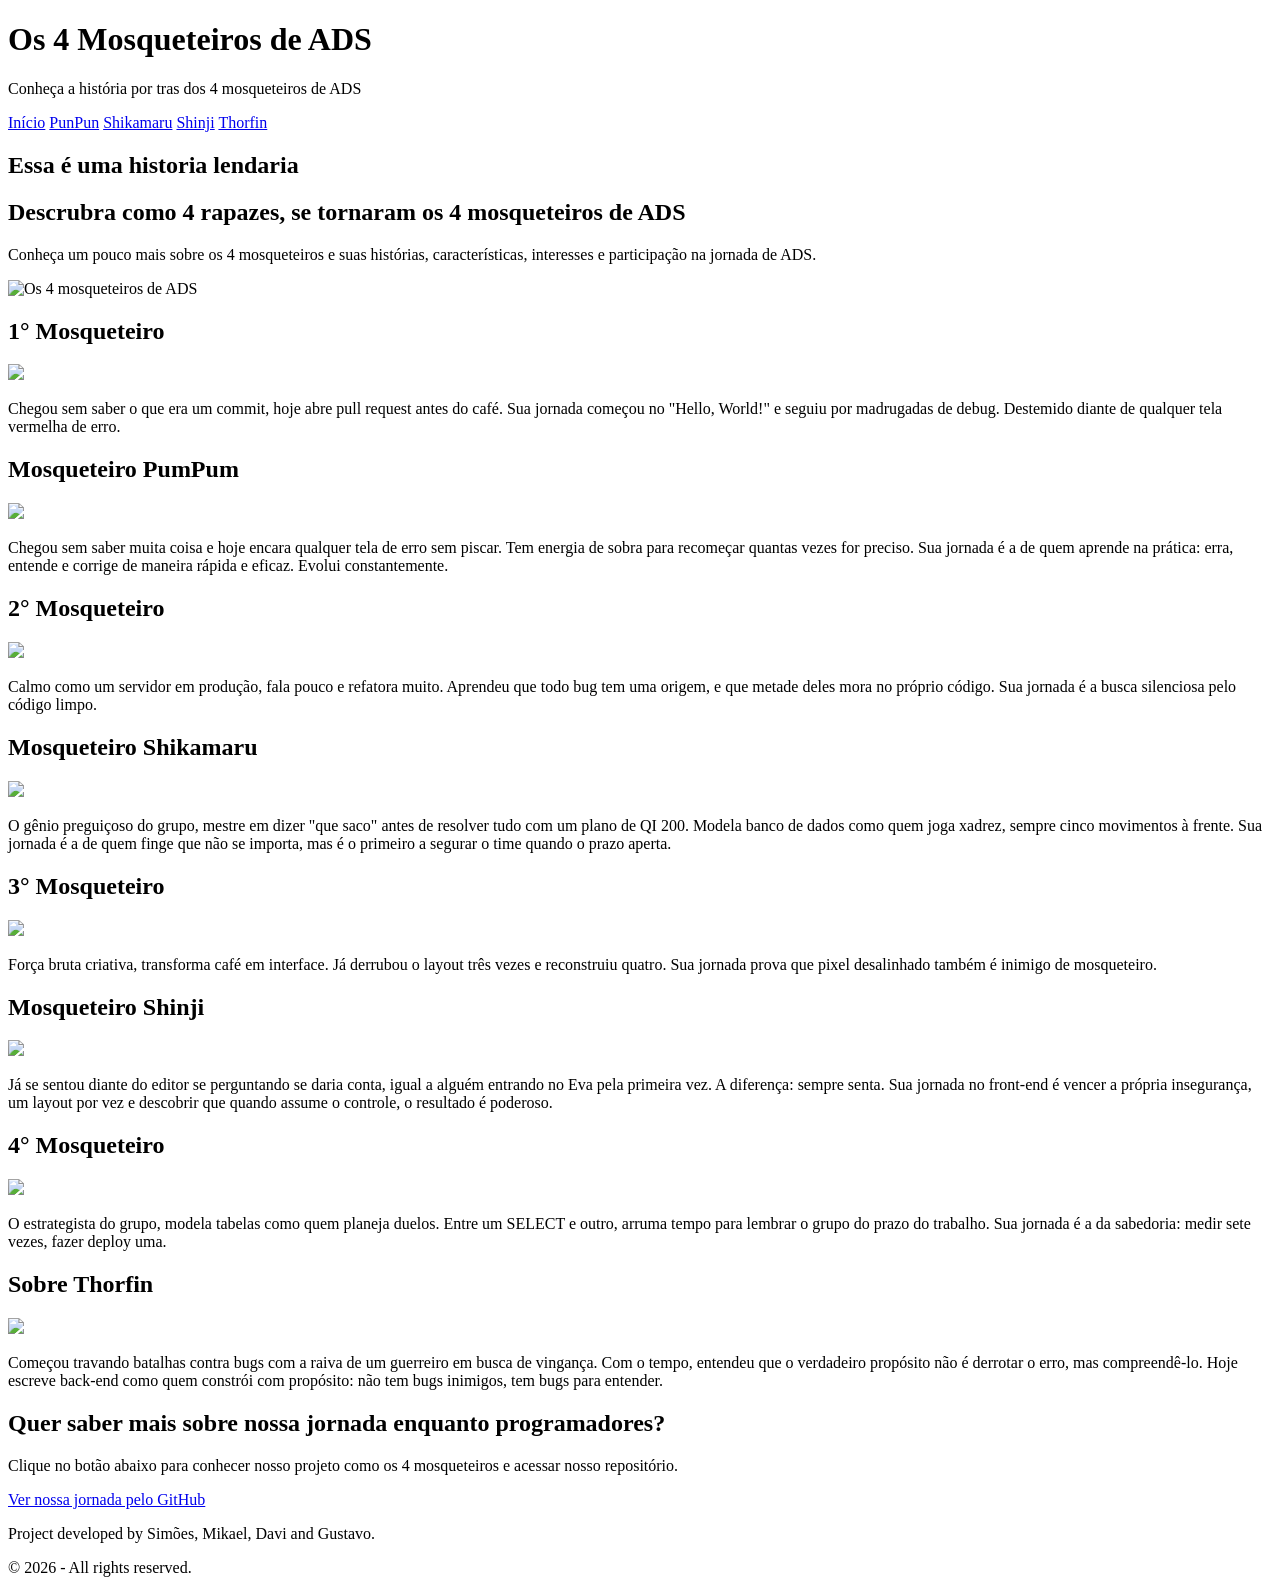
==== index.html @ 8095d567 "Projeto final de Sexta" ====
<!DOCTYPE html>

<html lang="pt-BR">

<head>

    <meta charset="UTF-8">

    <meta name="viewport" content="width=device-width, initial-scale=1.0">

    <title>Os 4 Mosqueteiros</title>

    <!-- Ligação com o arquivo CSS -->
    <link rel="stylesheet" href="css/style.css">

</head>

<body>

    <!-- CABEÇALHO -->
    <header class="main-header">

        <div class="logo">

            <h1>Os 4 Mosqueteiros de ADS</h1>

            <p>Conheça a história por tras dos 4 mosqueteiros de ADS</p>

        </div>

        <!-- MENU DE NAVEGAÇÃO -->
        <nav class="nav-menu">

            <a href="#hero">Início</a>

            <a href="#about-simoes">PunPun</a>

            <a href="#about-mikael">Shikamaru</a>

            <a href="#about-davi">Shinji</a>

            <a href="#about-gustavo">Thorfin</a>

        </nav>

    </header>


    <!-- SEÇÃO PRINCIPAL / HERO -->
    <section id="hero" class="hero-section">

        <div class="hero-content">

            <h1>Essa é uma historia lendaria</h1>

            <h2>Descrubra como 4 rapazes, se tornaram os 4 mosqueteiros de ADS</h2>

            <p>
                Conheça um pouco mais sobre os 4 mosqueteiros e suas histórias,
                características, interesses e participação na jornada de ADS.
            </p>
        <img src="img/4mosqueteiros.png" alt="Os 4 mosqueteiros de ADS">   
            <!-- Imagem do projeto -->

        </div>

    </section>


    <!-- SEÇÃO SOBRE SIMÕES -->
    <section id="about-simoes" class="content-section">

        <h2>1° Mosqueteiro</h2>

        <img src="img/punpun.png">

        <p>
            Chegou sem saber o que era um commit, hoje abre pull request antes do café. 
            Sua jornada começou no "Hello, World!" e seguiu por madrugadas de debug. 
            Destemido diante de qualquer tela vermelha de erro.
        </p>
        

    </section>


    <!-- SEÇÃO EXTRA SOBRE SIMÕES -->
    <section id="more-simoes" class="content-section">

        <h2>Mosqueteiro PumPum</h2>

        <img src="img/punpun2.png">

        <p>
            Chegou sem saber muita coisa e hoje encara qualquer tela de erro sem piscar. 
            Tem energia de sobra para recomeçar quantas vezes for preciso. 
            Sua jornada é a de quem aprende na prática: erra, entende e corrige de maneira rápida e eficaz. 
            Evolui constantemente.
        </p>


    </section>


    <!-- SEÇÃO SOBRE MIKAEL -->
    <section id="about-mikael" class="content-section">

        <h2>2° Mosqueteiro</h2>

        <img src="img/shikamaru.png">

        <p>
            Calmo como um servidor em produção, fala pouco e refatora muito. 
            Aprendeu que todo bug tem uma origem, e que metade deles mora no próprio código. 
            Sua jornada é a busca silenciosa pelo código limpo.
        </p>

    </section>


    <!-- SEÇÃO EXTRA SOBRE MIKAEL -->
    <section id="more-mikael" class="content-section">

        <h2>Mosqueteiro Shikamaru</h2>

        <img src="img/shikamaru2.png">

        <p>
            O gênio preguiçoso do grupo, mestre em dizer "que saco" antes de resolver tudo com um plano de QI 200. 
            Modela banco de dados como quem joga xadrez, sempre cinco movimentos à frente. 
            Sua jornada é a de quem finge que não se importa, mas é o primeiro a segurar o time quando o prazo aperta.
        </p>

    </section>


    <!-- SEÇÃO SOBRE DAVI -->
    <section id="about-davi" class="content-section">

        <h2>3° Mosqueteiro</h2>

        <img src="img/shinji.png">

        <p>
            Força bruta criativa, transforma café em interface. 
            Já derrubou o layout três vezes e reconstruiu quatro. 
            Sua jornada prova que pixel desalinhado também é inimigo de mosqueteiro.
        </p>

    </section>


    <!-- SEÇÃO EXTRA SOBRE DAVI -->
    <section id="more-davi" class="content-section">

        <h2>Mosqueteiro Shinji</h2>

        <img src="img/shinji2.png">

        <p>
            Já se sentou diante do editor se perguntando se daria conta, igual a alguém entrando no Eva pela primeira vez. 
            A diferença: sempre senta. 
            Sua jornada no front-end é vencer a própria insegurança, um layout por vez e descobrir que quando assume o controle, o resultado é poderoso.
        </p>

    </section>


    <!-- SEÇÃO SOBRE GUSTAVO -->
    <section id="about-gustavo" class="content-section">

        <h2>4° Mosqueteiro</h2>

        <img src="img/thorfin.png">

        <p>
            O estrategista do grupo, modela tabelas como quem planeja duelos. 
            Entre um SELECT e outro, arruma tempo para lembrar o grupo do prazo do trabalho. 
            Sua jornada é a da sabedoria: medir sete vezes, fazer deploy uma.
        </p>

    </section>


    <!-- SEÇÃO EXTRA SOBRE GUSTAVO -->
    <section id="more-gustavo" class="content-section">

        <h2>Sobre Thorfin</h2>

        <img src="img/thorfin2.png">

        <p>
            Começou travando batalhas contra bugs com a raiva de um guerreiro em busca de vingança. 
            Com o tempo, entendeu que o verdadeiro propósito não é derrotar o erro, mas compreendê-lo.
            Hoje escreve back-end como quem constrói com propósito: não tem bugs inimigos, tem bugs para entender.
        </p>

    </section>


    <!-- SEÇÃO DE AÇÃO -->
    <section id="action-section" class="content-section">

        <h2>Quer saber mais sobre nossa jornada enquanto programadores?</h2>

        <p>
            Clique no botão abaixo para conhecer nosso projeto como os 4 mosqueteiros
            e acessar nosso repositório.
        </p>

        <!-- Troque o endereço pelo GitHub do grupo -->
        <a
            href="https://github.com/Gusimoesmuniz/projeto-final-de-sexta"
            class="btn-action"
            target="_blank"
        >
            Ver nossa jornada pelo GitHub 
        </a>

    </section>


    <!-- RODAPÉ -->
    <footer class="main-footer">

        <p>
            Project developed by Simões, Mikael, Davi and Gustavo.
        </p>

        <p>
            &copy; 2026 - All rights reserved.
        </p>

    </footer>

</body>

</html>
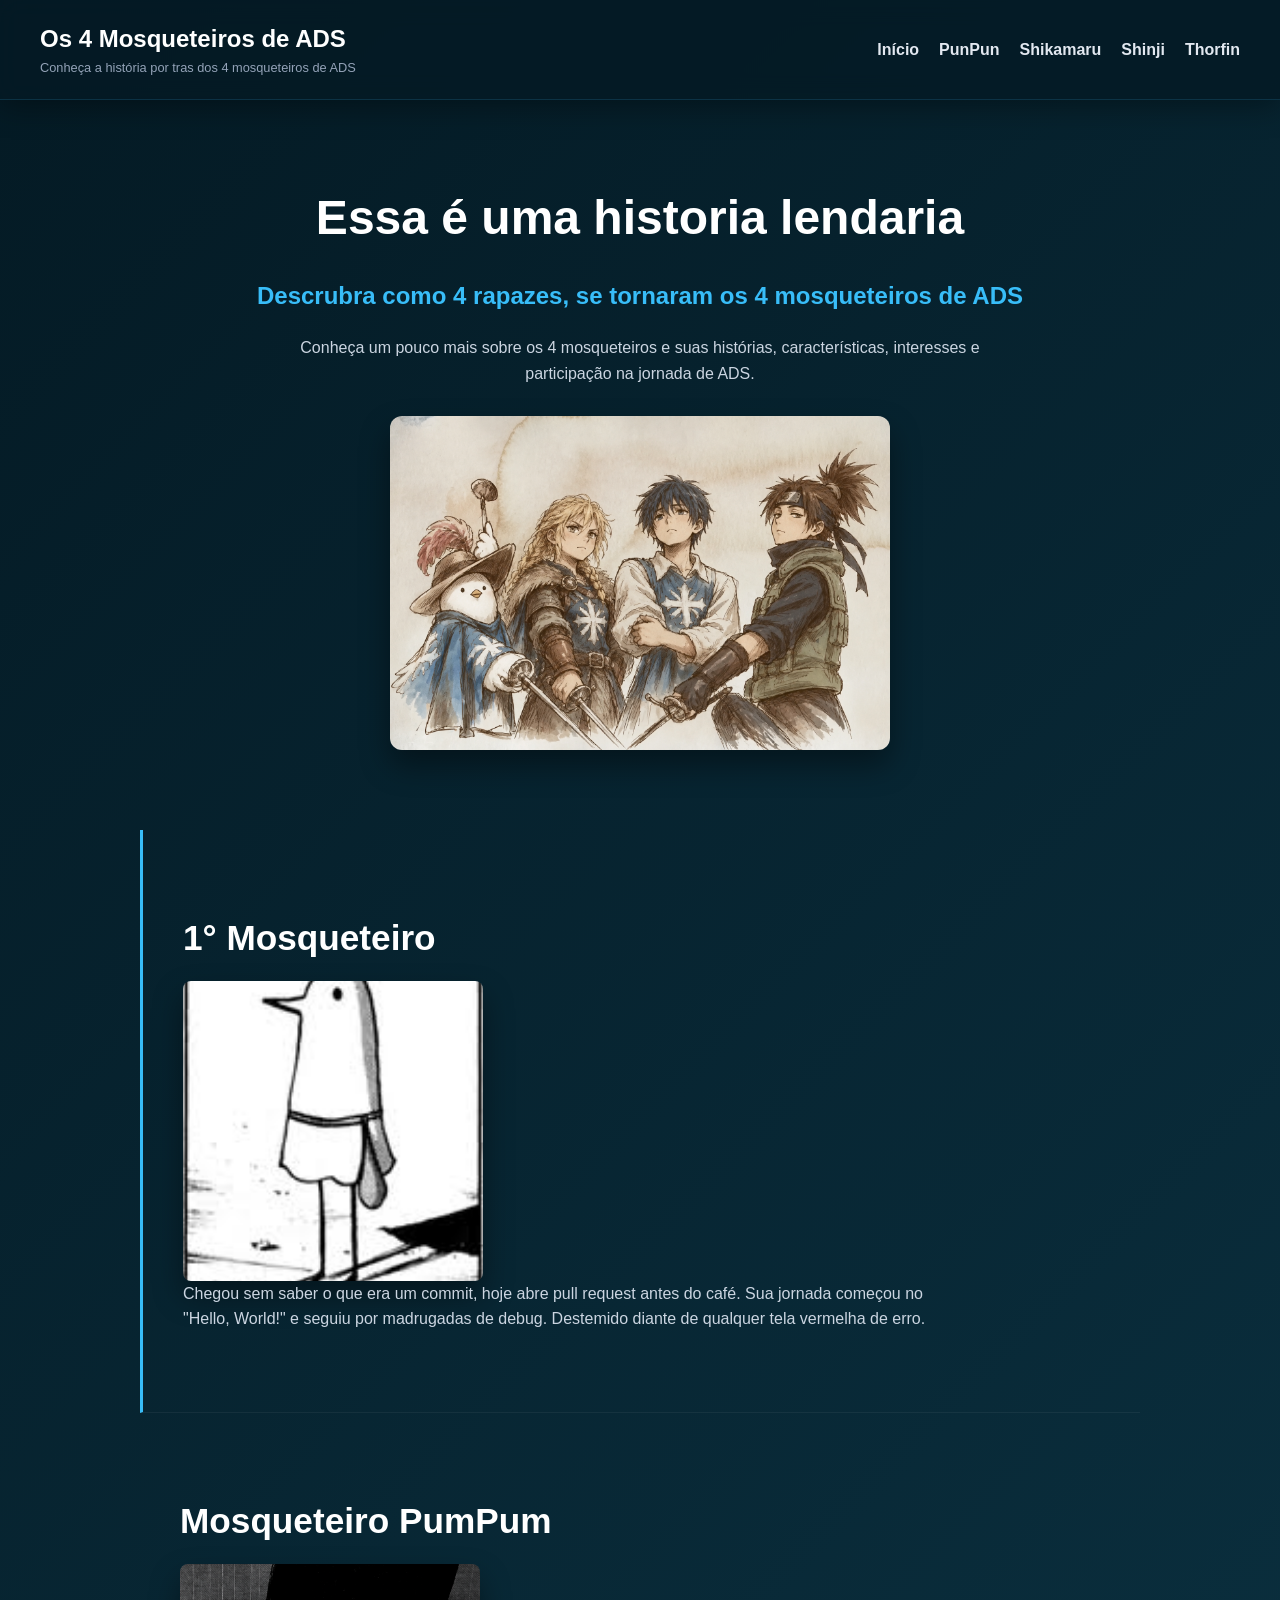
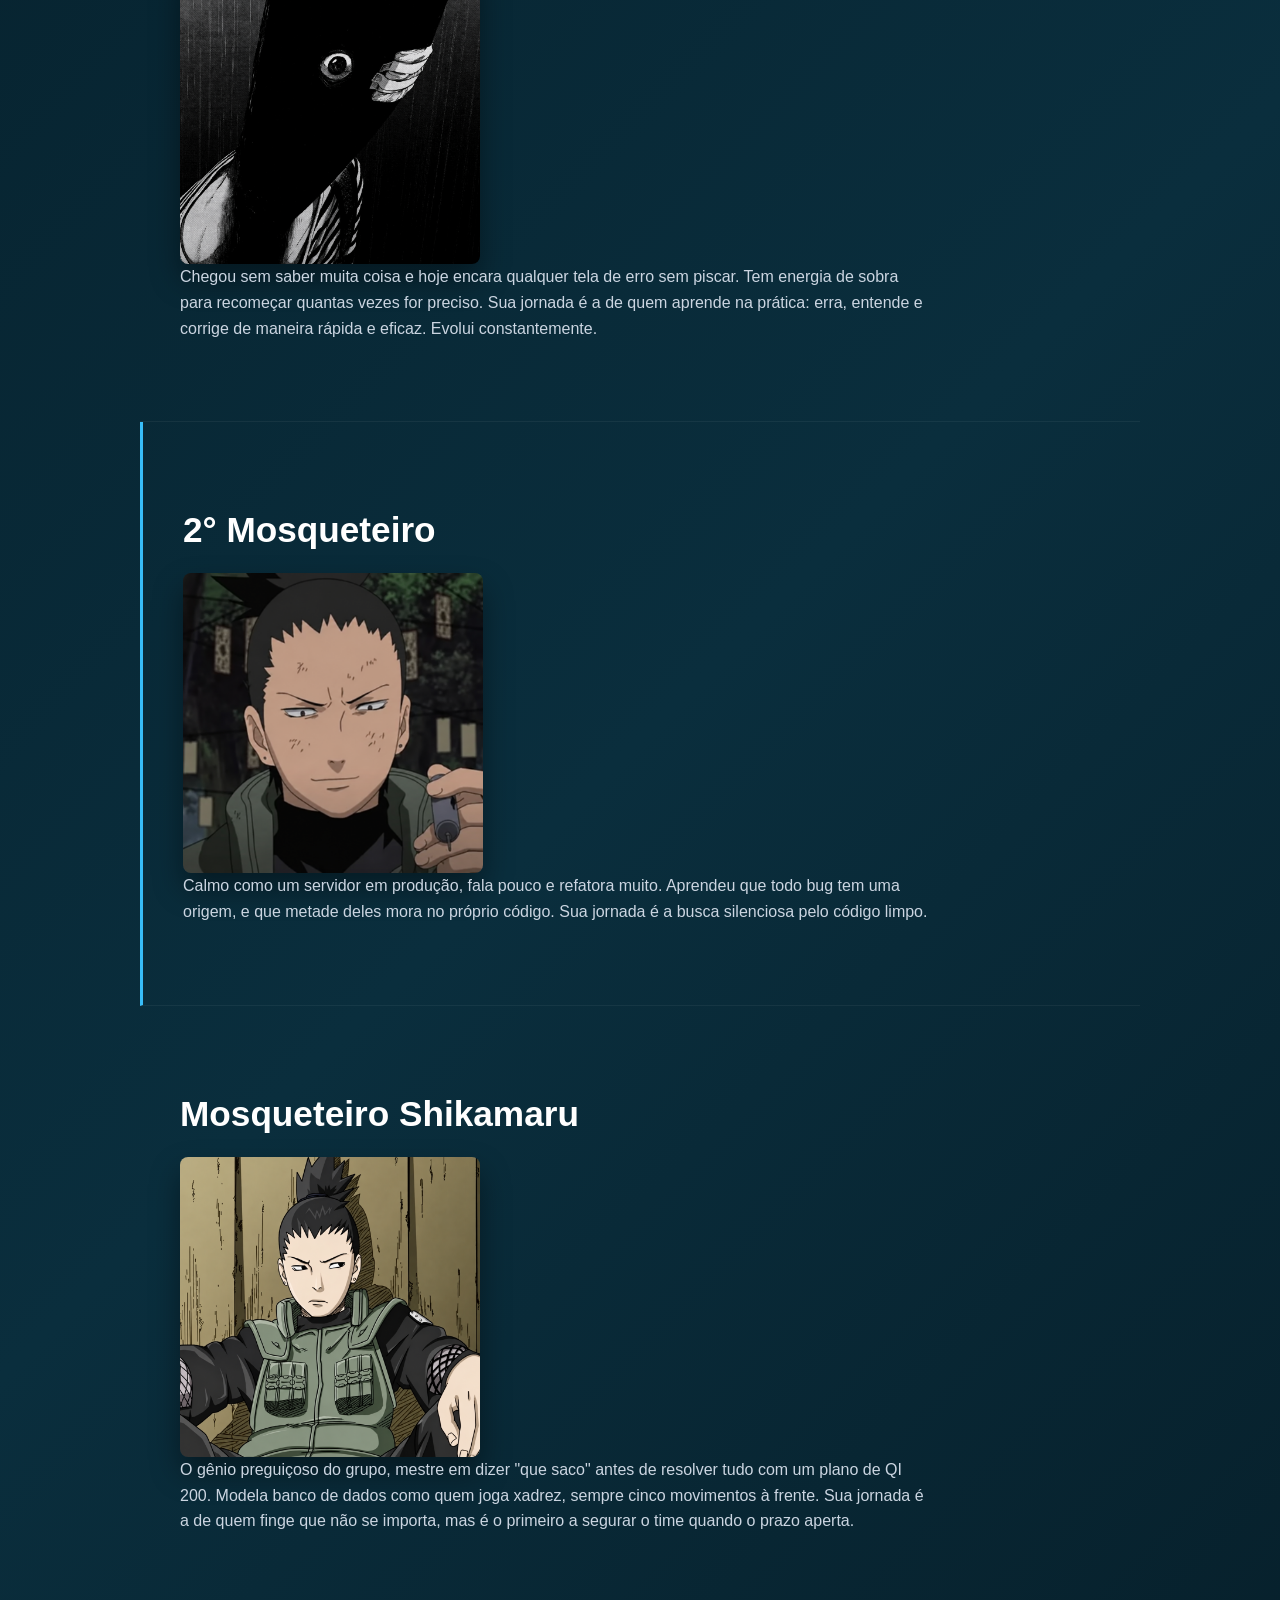
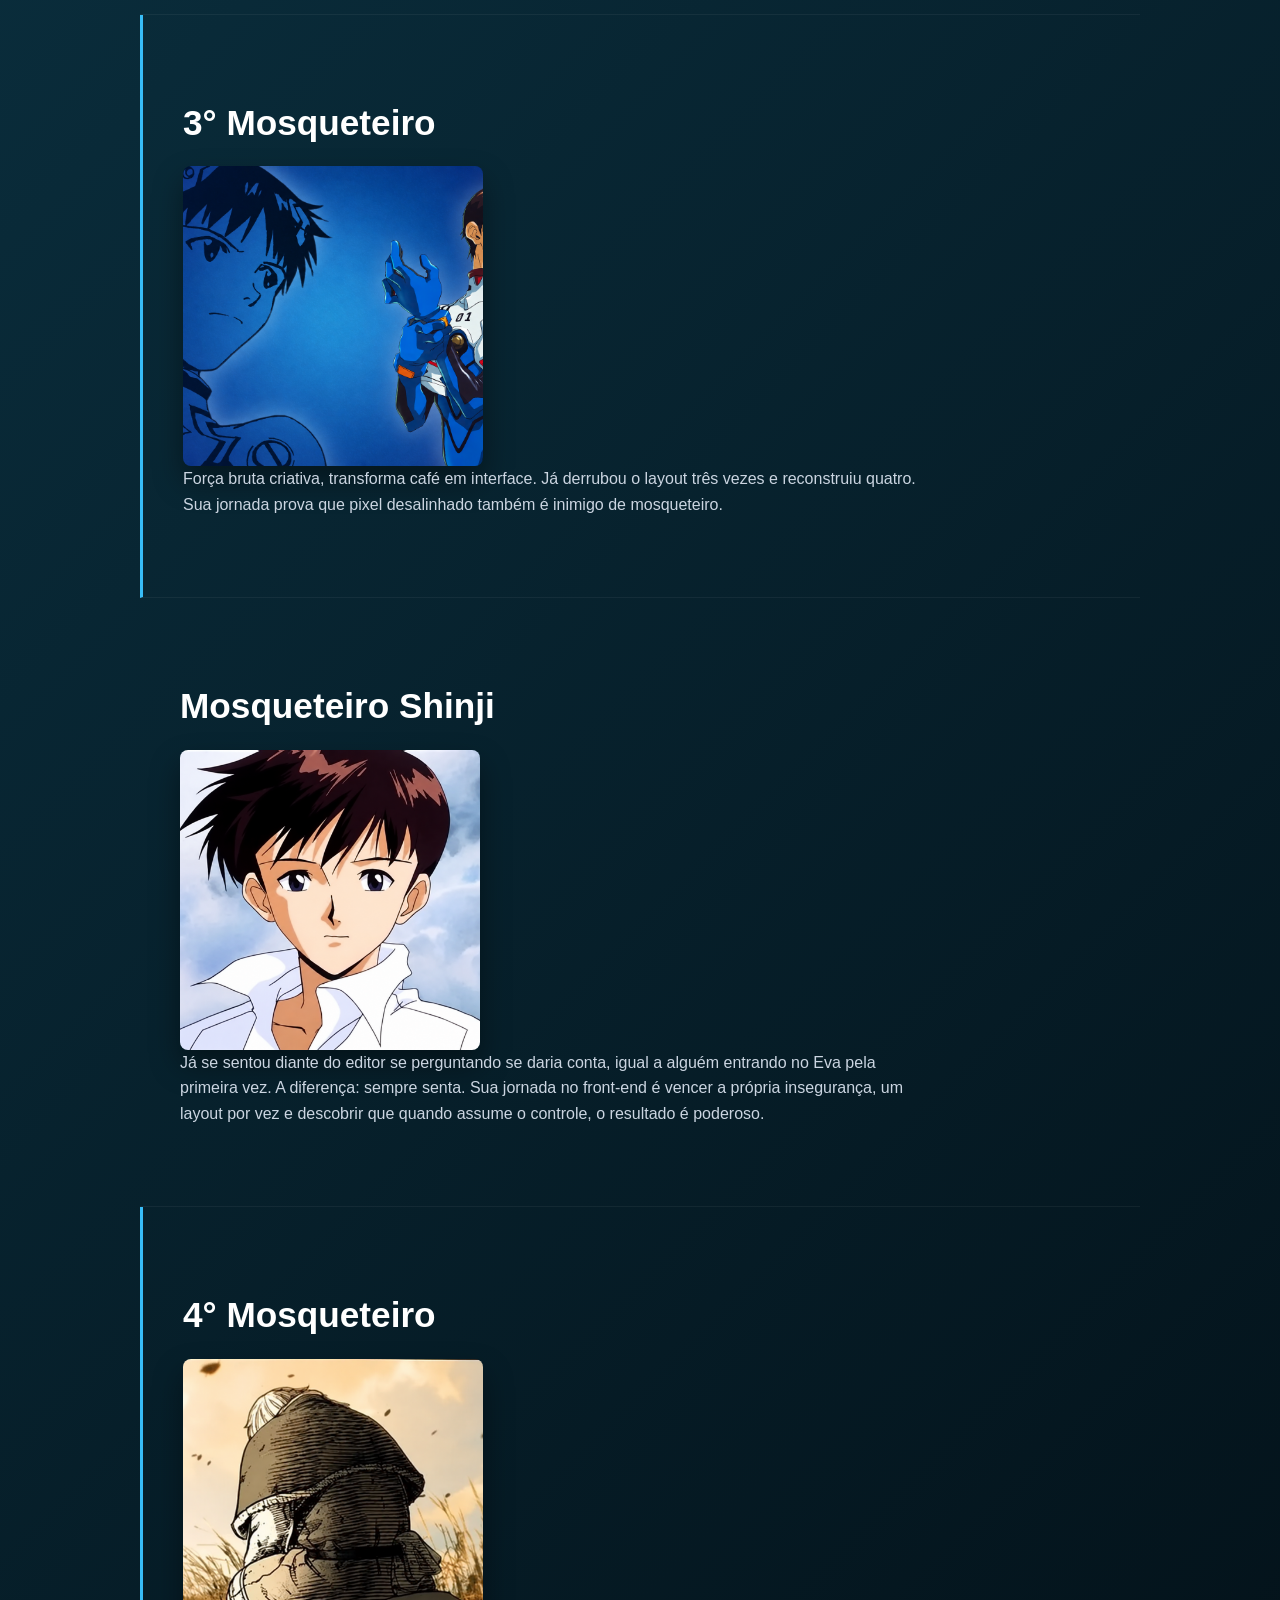
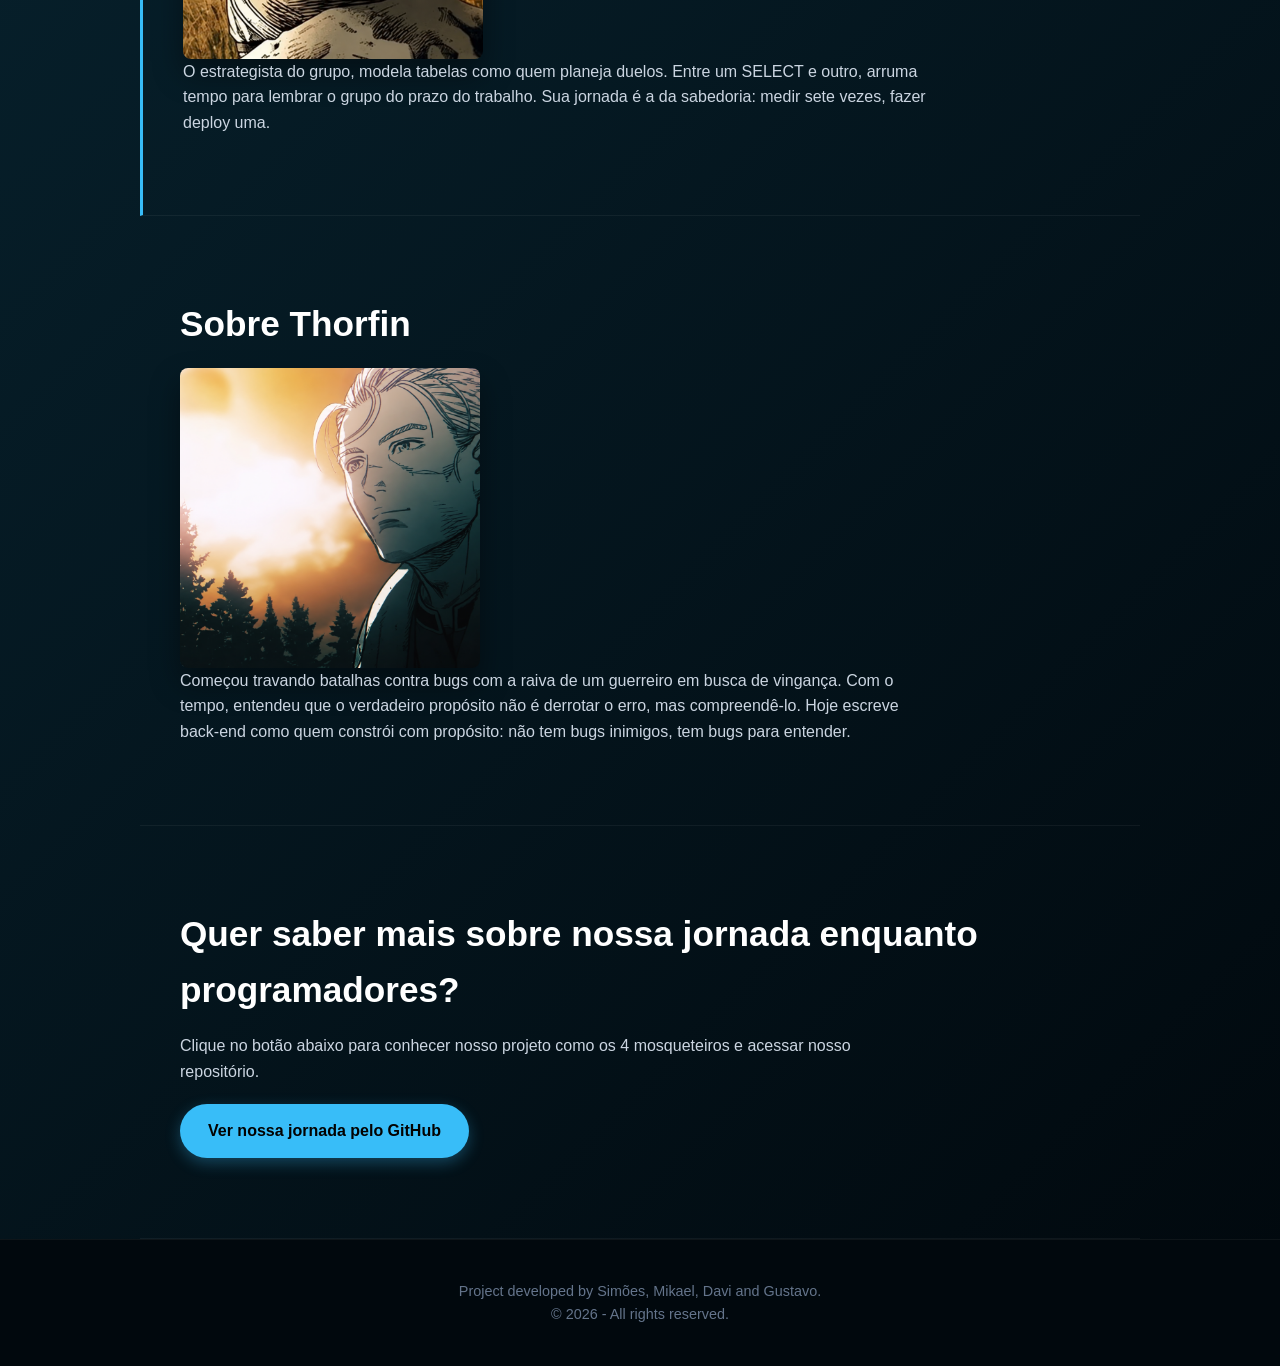
==== commit 26787c51: "Fix HTML structure and update image paths" ====
--- a/index.html
+++ b/index.html
@@ -11,7 +11,7 @@
     <title>Os 4 Mosqueteiros</title>
 
     <!-- Ligação com o arquivo CSS -->
-    <link rel="stylesheet" href="css/style.css">
+    <link rel="stylesheet" href="style.css">
 
 </head>
 
@@ -59,7 +59,7 @@
                 Conheça um pouco mais sobre os 4 mosqueteiros e suas histórias,
                 características, interesses e participação na jornada de ADS.
             </p>
-        <img src="img/4mosqueteiros.png" alt="Os 4 mosqueteiros de ADS">   
+        <img src="4mosqueteiros.png" alt="Os 4 mosqueteiros de ADS">   
             <!-- Imagem do projeto -->
 
         </div>
@@ -72,7 +72,7 @@
 
         <h2>1° Mosqueteiro</h2>
 
-        <img src="img/punpun.png">
+        <img src="punpun.png">
 
         <p>
             Chegou sem saber o que era um commit, hoje abre pull request antes do café. 
@@ -89,7 +89,7 @@
 
         <h2>Mosqueteiro PumPum</h2>
 
-        <img src="img/punpun2.png">
+        <img src="punpun2.png">
 
         <p>
             Chegou sem saber muita coisa e hoje encara qualquer tela de erro sem piscar. 
@@ -107,7 +107,7 @@
 
         <h2>2° Mosqueteiro</h2>
 
-        <img src="img/shikamaru.png">
+        <img src="shikamaru.png">
 
         <p>
             Calmo como um servidor em produção, fala pouco e refatora muito. 
@@ -123,7 +123,7 @@
 
         <h2>Mosqueteiro Shikamaru</h2>
 
-        <img src="img/shikamaru2.png">
+        <img src="shikamaru2.png">
 
         <p>
             O gênio preguiçoso do grupo, mestre em dizer "que saco" antes de resolver tudo com um plano de QI 200. 
@@ -139,7 +139,7 @@
 
         <h2>3° Mosqueteiro</h2>
 
-        <img src="img/shinji.png">
+        <img src="shinji.png">
 
         <p>
             Força bruta criativa, transforma café em interface. 
@@ -155,7 +155,7 @@
 
         <h2>Mosqueteiro Shinji</h2>
 
-        <img src="img/shinji2.png">
+        <img src="shinji2.png">
 
         <p>
             Já se sentou diante do editor se perguntando se daria conta, igual a alguém entrando no Eva pela primeira vez. 
@@ -171,7 +171,7 @@
 
         <h2>4° Mosqueteiro</h2>
 
-        <img src="img/thorfin.png">
+        <img src="thorfin.png">
 
         <p>
             O estrategista do grupo, modela tabelas como quem planeja duelos. 
@@ -187,7 +187,7 @@
 
         <h2>Sobre Thorfin</h2>
 
-        <img src="img/thorfin2.png">
+        <img src="thorfin2.png">
 
         <p>
             Começou travando batalhas contra bugs com a raiva de um guerreiro em busca de vingança. 
--- a/style.css
+++ b/style.css
@@ -0,0 +1,456 @@
+
+/* ==========================================================================
+   1. RESET GERAL E TIPOGRAFIA
+   ========================================================================== */
+
+* {
+    margin: 0;
+    padding: 0;
+    box-sizing: border-box;
+}
+
+html {
+    scroll-behavior: smooth;
+}
+
+body {
+
+    /* Fundo Deep Petrol / Azul-Esverdeado Escuro */
+    background: #041a24;
+
+    background: linear-gradient(
+        135deg,
+        #041a24 0%,
+        #0a2e3d 40%,
+        #01080d 100%
+    );
+
+    font-family: Arial, sans-serif;
+
+    color: #cbd5e1;
+
+    line-height: 1.6;
+
+}
+
+
+/* IMAGENS */
+
+img {
+
+    max-width: 100%;
+
+    height: auto;
+
+    display: block;
+
+    border-radius: 12px;
+
+    box-shadow:
+        0 15px 30px rgba(0, 0, 0, 0.4);
+
+}
+
+
+/* TÍTULOS */
+
+h1,
+h2,
+h3 {
+
+    color: #ffffff;
+
+}
+
+
+/* ==========================================================================
+   2. CABEÇALHO
+   ========================================================================== */
+
+.main-header {
+
+    display: flex;
+
+    justify-content: space-between;
+
+    align-items: center;
+
+    padding: 20px 40px;
+
+    /* Mantém o menu visível ao rolar */
+    position: sticky;
+
+    top: 0;
+
+    z-index: 1000;
+
+    /* Fundo transparente */
+    background: rgba(4, 26, 36, 0.75);
+
+    /* Glassmorphism */
+    backdrop-filter: blur(12px);
+
+    -webkit-backdrop-filter: blur(12px);
+
+    /* Borda */
+    border-bottom:
+        1px solid rgba(56, 189, 248, 0.15);
+
+    /* Sombra */
+    box-shadow:
+        0 4px 30px rgba(0, 0, 0, 0.4);
+
+}
+
+
+/* LOGO */
+
+.logo h1 {
+
+    font-size: 1.5rem;
+
+}
+
+.logo p {
+
+    font-size: 0.8rem;
+
+    color: #94a3b8;
+
+}
+
+
+/* ==========================================================================
+   3. MENU
+   ========================================================================== */
+
+.nav-menu {
+
+    display: flex;
+
+    align-items: center;
+
+    gap: 20px;
+
+}
+
+.nav-menu a {
+
+    text-decoration: none;
+
+    color: #e2e8f0;
+
+    font-weight: bold;
+
+    transition:
+        color 0.3s ease;
+
+}
+
+.nav-menu a:hover {
+
+    color: #38bdf8;
+
+}
+
+
+/* ==========================================================================
+   4. HERO
+   ========================================================================== */
+
+.hero-section {
+
+    display: flex;
+
+    align-items: center;
+
+    justify-content: center;
+
+    min-height: 80vh;
+
+    padding: 80px 40px;
+
+}
+
+
+/* Conteúdo do Hero */
+
+.hero-content {
+
+    width: 100%;
+
+    max-width: 1000px;
+
+    text-align: center;
+
+}
+
+
+/* Título principal */
+
+.hero-section h1 {
+
+    font-size: 3rem;
+
+    margin-bottom: 20px;
+
+    color: #ffffff;
+
+}
+
+
+/* Subtítulo */
+
+.hero-section h2 {
+
+    font-size: 1.5rem;
+
+    color: #38bdf8;
+
+    margin-bottom: 20px;
+
+}
+
+
+/* Texto */
+
+.hero-section p {
+
+    max-width: 700px;
+
+    margin: 0 auto 30px;
+
+}
+
+
+/* Imagem */
+
+.hero-section img {
+
+    width: 500px;
+
+    max-width: 100%;
+
+    margin: 30px auto 0;
+
+}
+
+.content-section img {
+    width: 300px;
+  
+    height: 300px;
+  
+    object-fit: cover;
+    
+    border-radius: 8px;
+}
+
+
+/* ==========================================================================
+   5. SEÇÕES DE CONTEÚDO
+   ========================================================================== */
+
+.content-section {
+
+    max-width: 1000px;
+
+    margin: 0 auto;
+
+    padding: 80px 40px;
+
+    min-height: 300px;
+
+    border-bottom:
+        1px solid rgba(255, 255, 255, 0.05);
+
+}
+
+
+/* Títulos das seções */
+
+.content-section h2 {
+
+    font-size: 2.2rem;
+
+    margin-bottom: 15px;
+
+}
+
+
+/* Textos */
+
+.content-section p {
+
+    max-width: 750px;
+
+    color: #cbd5e1;
+
+}
+
+
+/* Destaque dos participantes */
+
+#about-simoes {
+
+    border-left:
+        3px solid #38bdf8;
+
+}
+
+#about-mikael {
+
+    border-left:
+        3px solid #38bdf8;
+
+}
+
+#about-davi {
+
+    border-left:
+        3px solid #38bdf8;
+
+}
+
+#about-gustavo {
+
+    border-left:
+        3px solid #38bdf8;
+
+}
+
+
+/* ==========================================================================
+   6. BOTÃO
+   ========================================================================== */
+
+.btn-action,
+button {
+
+    display: inline-block;
+
+    background-color: #38bdf8;
+
+    color: #030201;
+
+    padding: 14px 28px;
+
+    text-decoration: none;
+
+    border: none;
+
+    border-radius: 50px;
+
+    margin-top: 20px;
+
+    font-weight: bold;
+
+    cursor: pointer;
+
+    box-shadow:
+        0 5px 15px rgba(56, 189, 248, 0.3);
+
+    transition:
+        all 0.3s ease;
+
+}
+
+
+/* Efeito do botão */
+
+.btn-action:hover,
+button:hover {
+
+    transform: translateY(-3px);
+
+    box-shadow:
+        0 8px 20px rgba(56, 189, 248, 0.5);
+
+    background-color: #7dd3fc;
+
+}
+
+
+/* ==========================================================================
+   7. RODAPÉ
+   ========================================================================== */
+
+.main-footer {
+
+    background-color: #01080d;
+
+    color: #64748b;
+
+    text-align: center;
+
+    padding: 40px 20px;
+
+    font-size: 0.9rem;
+
+    border-top:
+        1px solid rgba(255, 255, 255, 0.05);
+
+}
+
+
+/* ==========================================================================
+   8. RESPONSIVIDADE
+   ========================================================================== */
+
+@media (max-width: 768px) {
+
+    .main-header {
+
+        flex-direction: column;
+
+        gap: 15px;
+
+        padding: 20px;
+
+    }
+
+    .nav-menu {
+
+        flex-wrap: wrap;
+
+        justify-content: center;
+
+        gap: 12px;
+
+    }
+
+    .nav-menu a {
+
+        font-size: 0.9rem;
+
+    }
+
+    .hero-section {
+
+        padding: 60px 20px;
+
+    }
+
+    .hero-section h1 {
+
+        font-size: 2.2rem;
+
+    }
+
+    .hero-section h2 {
+
+        font-size: 1.2rem;
+
+    }
+
+    .content-section {
+
+        padding: 70px 25px;
+
+    }
+
+    .content-section h2 {
+
+        font-size: 1.8rem;
+
+    }
+}
